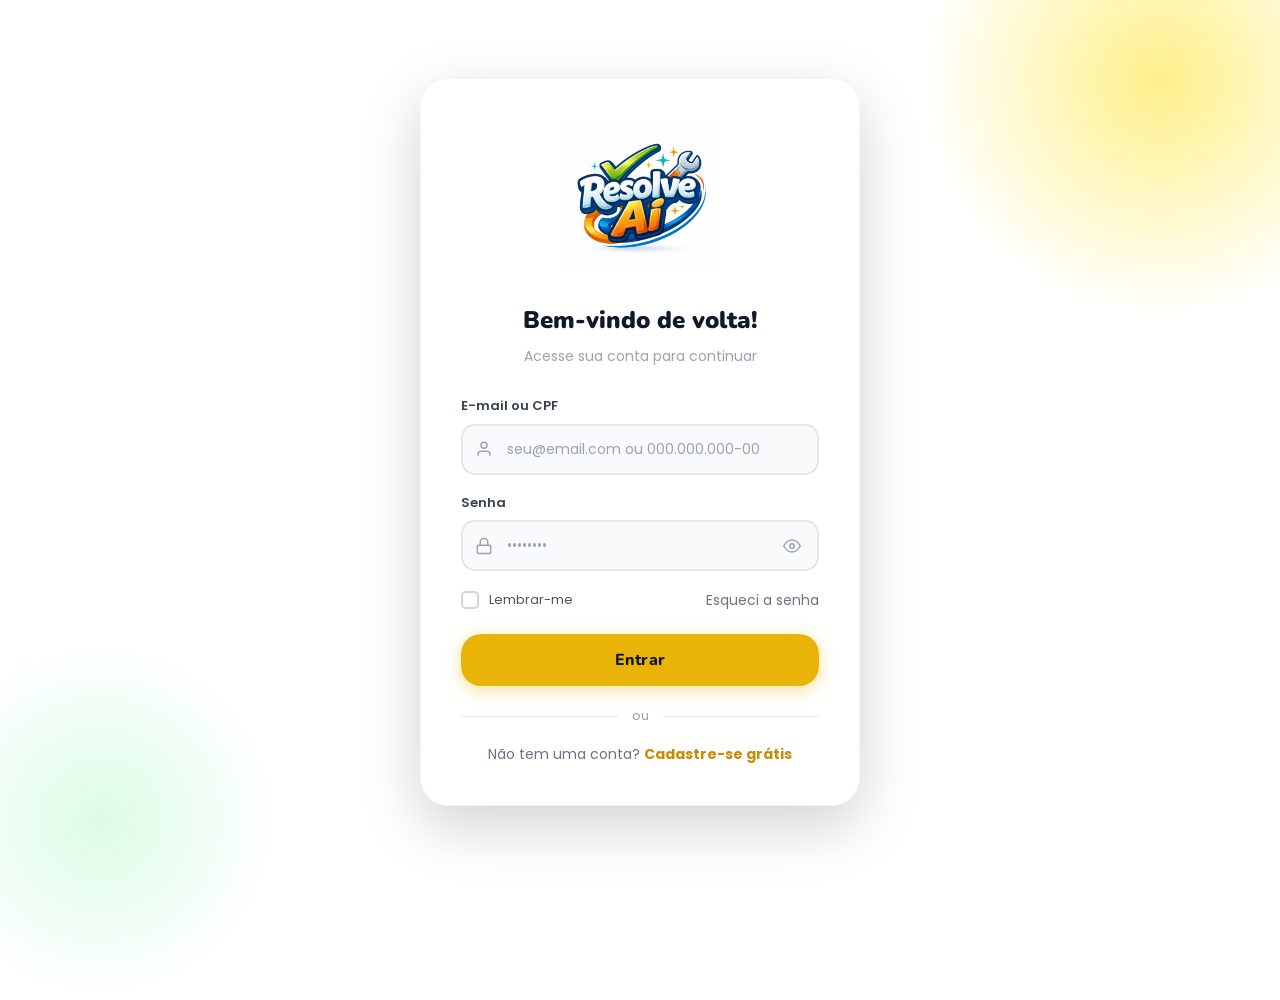
==== index.html @ eaeeb521 "second commit" ====
<!DOCTYPE html>
<html lang="pt-BR">
<head>
  <meta charset="UTF-8" />
  <meta name="viewport" content="width=device-width, initial-scale=1.0" />
  <title>Resolve Aí – Login</title>
  <link rel="stylesheet" href="style.css" />
  <link rel="stylesheet" href="login.css" />
  <link href="https://fonts.googleapis.com/css2?family=Nunito:wght@400;600;700;800;900&family=Poppins:wght@400;500;600;700&display=swap" rel="stylesheet" />
</head>
<body class="auth-body">

  <div class="auth-bg-shape shape-1"></div>
  <div class="auth-bg-shape shape-2"></div>

  <main class="auth-card" id="loginCard">
    <div class="logo-wrap">
      <img src="logo_resolveai.jpeg" alt="Resolve Aí" class="logo-img" />
      <div class="logo-fallback" id="logoFallback">
        <span class="logo-text-main">Resolve</span>
        <span class="logo-text-accent">Aí</span>
      </div>
    </div>

    <h1 class="auth-title">Bem-vindo de volta!</h1>
    <p class="auth-subtitle">Acesse sua conta para continuar</p>

    <div class="input-group">
      <label for="identifier">E-mail ou CPF</label>
      <div class="input-wrapper">
        <svg class="input-icon" viewBox="0 0 24 24" fill="none" stroke="currentColor" stroke-width="2"><path d="M20 21v-2a4 4 0 0 0-4-4H8a4 4 0 0 0-4 4v2"/><circle cx="12" cy="7" r="4"/></svg>
        <input type="text" id="identifier" placeholder="seu@email.com ou 000.000.000-00" autocomplete="username" />
      </div>
    </div>

    <div class="input-group">
      <label for="password">Senha</label>
      <div class="input-wrapper">
        <svg class="input-icon" viewBox="0 0 24 24" fill="none" stroke="currentColor" stroke-width="2"><rect x="3" y="11" width="18" height="11" rx="2" ry="2"/><path d="M7 11V7a5 5 0 0 1 10 0v4"/></svg>
        <input type="password" id="password" placeholder="••••••••" autocomplete="current-password" />
        <button class="toggle-password" type="button" onclick="togglePassword('password', this)" aria-label="Mostrar senha">
          <svg viewBox="0 0 24 24" fill="none" stroke="currentColor" stroke-width="2"><path d="M1 12s4-8 11-8 11 8 11 8-4 8-11 8-11-8-11-8z"/><circle cx="12" cy="12" r="3"/></svg>
        </button>
      </div>
    </div>

    <div class="auth-options">
      <label class="remember-me">
        <input type="checkbox" id="remember" />
        <span class="checkmark"></span>
        Lembrar-me
      </label>
      <a href="forgot-password.html" class="link-secondary">Esqueci a senha</a>
    </div>

    <button class="btn-primary" onclick="handleLogin()">Entrar</button>

    <div class="auth-divider"><span>ou</span></div>

    <p class="auth-switch">
      Não tem uma conta?
      <a href="register.html" class="link-accent">Cadastre-se grátis</a>
    </p>
  </main>

  <script src="auth.js"></script>
</body>
</html>
---- style.css ----
/* ============================================================
   style.css — Variáveis globais e estilos compartilhados
   Resolve Aí
   ============================================================ */

@import url('https://fonts.googleapis.com/css2?family=Nunito:wght@400;600;700;800;900&family=Poppins:wght@400;500;600;700&display=swap');

/* ---- CSS Variables ---- */
:root {
  --white:        #ffffff;
  --off-white:    #ffffff;
  --gray-50:      #f9fafb;
  --gray-100:     #f3f4f6;
  --gray-200:     #e5e7eb;
  --gray-300:     #d1d5db;
  --gray-400:     #9ca3af;
  --gray-500:     #6b7280;
  --gray-600:     #4b5563;
  --gray-700:     #374151;
  --gray-800:     #1f2937;
  --gray-900:     #111827;
  --yellow-50:    #fefce8;
  --yellow-100:   #fef9c3;
  --yellow-200:   #fef08a;
  --yellow-300:   #fde047;
  --yellow-400:   #facc15;
  --yellow-500:   #eab308;
  --yellow-600:   #ca8a04;
  --green-100:    #dcfce7;
  --green-400:    #4ade80;
  --green-500:    #22c55e;
  --green-600:    #16a34a;
  --shadow-sm:    0 1px 3px rgba(0,0,0,.08), 0 1px 2px rgba(0,0,0,.05);
  --shadow-md:    0 4px 16px rgba(0,0,0,.10);
  --shadow-lg:    0 10px 40px rgba(0,0,0,.14);
  --shadow-xl:    0 20px 60px rgba(0,0,0,.18);
  --radius-sm:    8px;
  --radius-md:    14px;
  --radius-lg:    20px;
  --radius-xl:    28px;
  --radius-full:  9999px;
  --font-display: 'Nunito', sans-serif;
  --font-body:    'Poppins', sans-serif;
  --transition:   all .22s cubic-bezier(.4,0,.2,1);
}

/* ---- Reset ---- */
*, *::before, *::after { box-sizing: border-box; margin: 0; padding: 0; }

/*
  CORREÇÃO DEFINITIVA DE SCROLL
  ══════════════════════════════════════════════════════════════
  BUG: overflow-x:hidden em AMBOS html + body ao mesmo tempo.
  Segundo o CSS Overflow spec, quando o <html> tem qualquer overflow
  diferente de "visible", o browser transfere o controle de scroll
  do <body> para o <html> — e aí o overflow-x:hidden no <html>
  acaba bloqueando o overflow-y também, travando a página inteira.

  REGRA: <html> NUNCA recebe overflow.
         <body> usa overflow-x:clip (mais seguro que hidden —
         não cria novo scroll container, apenas corta visualmente).
  ══════════════════════════════════════════════════════════════
*/
html {
  scroll-behavior: smooth;
  /* Sem overflow aqui — nunca! */
}

body {
  font-family: var(--font-body);
  font-size: 15px;
  line-height: 1.6;
  color: var(--gray-700);
  background: #ffffff;
  -webkit-font-smoothing: antialiased;
  overflow-x: clip;
  /* overflow-y é auto por padrão — não redefinir */
}

a   { color: inherit; text-decoration: none; }
img { max-width: 100%; display: block; }
input, button, textarea, select { font-family: inherit; }

/* ---- Container ---- */
.container {
  max-width: 1200px;
  margin: 0 auto;
  padding: 0 24px;
}

/* ---- Botões ---- */
.btn-primary {
  display: inline-flex;
  align-items: center;
  justify-content: center;
  gap: 8px;
  padding: 14px 28px;
  background: var(--yellow-500);
  color: var(--gray-900);
  font-family: var(--font-display);
  font-weight: 800;
  font-size: 15px;
  border: none;
  border-radius: var(--radius-full);
  cursor: pointer;
  transition: var(--transition);
  box-shadow: 0 4px 14px rgba(234,179,8,.35);
  white-space: nowrap;
  letter-spacing: .02em;
}
.btn-primary:hover {
  background: var(--green-500);
  color: #ffffff;
  box-shadow: 0 6px 20px rgba(34,197,94,.40);
  transform: translateY(-2px);
}
.btn-primary:active { transform: translateY(0); }

.btn-secondary {
  display: inline-flex;
  align-items: center;
  justify-content: center;
  gap: 8px;
  padding: 12px 22px;
  background: var(--yellow-100);
  color: var(--gray-800);
  font-family: var(--font-display);
  font-weight: 700;
  font-size: 14px;
  border: 2px solid var(--yellow-300);
  border-radius: var(--radius-full);
  cursor: pointer;
  transition: var(--transition);
  white-space: nowrap;
}
.btn-secondary:hover {
  background: var(--green-100);
  border-color: var(--green-400);
  color: var(--green-600);
  transform: translateY(-1px);
}
.btn-secondary svg { width: 16px; height: 16px; }

/* ---- Seções compartilhadas ---- */
.section-badge {
  display: inline-block;
  padding: 5px 14px;
  background: var(--yellow-100);
  color: var(--yellow-600);
  font-size: 12px;
  font-weight: 700;
  font-family: var(--font-display);
  border-radius: var(--radius-full);
  letter-spacing: .08em;
  text-transform: uppercase;
  margin-bottom: 12px;
}
.section-header  { text-align: center; margin-bottom: 48px; }
.section-title   { font-family: var(--font-display); font-size: clamp(26px,4vw,40px); font-weight: 900; color: var(--gray-900); line-height: 1.2; margin-bottom: 12px; }
.section-desc    { font-size: 16px; color: var(--gray-500); max-width: 520px; margin: 0 auto; }

/* ---- Links ---- */
.link-accent          { color: var(--yellow-600); font-weight: 700; transition: color .2s; }
.link-accent:hover    { color: var(--green-600); }
.link-secondary       { color: var(--gray-500); font-size: 14px; transition: color .2s; }
.link-secondary:hover { color: var(--green-600); }

/* ---- Toast ---- */
.toast {
  position: fixed;
  bottom: 28px; right: 28px;
  background: var(--gray-900);
  color: white;
  padding: 14px 22px;
  border-radius: var(--radius-md);
  font-size: 14px; font-weight: 600;
  box-shadow: var(--shadow-xl);
  z-index: 9999;
  transform: translateY(100px);
  opacity: 0;
  transition: all .3s cubic-bezier(.34,1.56,.64,1);
  pointer-events: none;
}
.toast.show    { transform: translateY(0); opacity: 1; }
.toast.success { background: var(--green-500); }
.toast.error   { background: #ef4444; }

/* ---- Scrollbar ---- */
::-webkit-scrollbar       { width: 6px; }
::-webkit-scrollbar-track { background: var(--gray-100); }
::-webkit-scrollbar-thumb { background: var(--yellow-400); border-radius: 4px; }
---- login.css ----
/* ============================================================
   login.css — Telas de login, cadastro e recuperação de senha
   Resolve Aí
   ============================================================ */

.auth-body {
  min-height: 100vh;
  display: flex;
  align-items: flex-start;
  justify-content: center;
  background: #ffffff;
  padding: 48px 24px 64px;
}

/* Formas decorativas de fundo */
.auth-bg-shape {
  position: absolute;
  border-radius: 50%;
  pointer-events: none;
  z-index: 0;
}
.shape-1 {
  width: 480px; height: 480px;
  background: radial-gradient(circle, var(--yellow-200) 0%, transparent 70%);
  top: -160px; right: -120px;
  animation: floatShape 8s ease-in-out infinite;
}
.shape-2 {
  width: 360px; height: 360px;
  background: radial-gradient(circle, var(--green-100) 0%, transparent 70%);
  bottom: -100px; left: -80px;
  animation: floatShape 10s ease-in-out infinite reverse;
}
@keyframes floatShape {
  0%, 100% { transform: translateY(0) scale(1); }
  50%       { transform: translateY(-20px) scale(1.03); }
}

/* Card */
.auth-card {
  position: relative;
  z-index: 1;
  width: 100%;
  max-width: 440px;
  background: #ffffff;
  border-radius: var(--radius-xl);
  padding: 44px 40px 40px;
  box-shadow: var(--shadow-xl);
  border: 1px solid var(--gray-100);
  animation: slideUp .5s cubic-bezier(.34,1.56,.64,1) both;
  margin: auto;
}
.register-card { max-width: 500px; }

@keyframes slideUp {
  from { opacity: 0; transform: translateY(32px) scale(.97); }
  to   { opacity: 1; transform: translateY(0) scale(1); }
}

/* Logo */
.logo-wrap  { display: flex; justify-content: center; margin-bottom: 28px; }
.logo-img   { width: 150px; height: auto; object-fit: contain; display: block; }
.logo-fallback { display: none; align-items: baseline; gap: 4px; font-family: var(--font-display); font-size: 32px; font-weight: 900; }
.logo-text-main   { color: var(--gray-900); }
.logo-text-accent { color: var(--yellow-500); font-style: italic; }

/* Títulos */
.auth-title    { font-family: var(--font-display); font-size: 24px; font-weight: 900; color: var(--gray-900); text-align: center; margin-bottom: 6px; }
.auth-subtitle { font-size: 14px; color: var(--gray-400); text-align: center; margin-bottom: 28px; }

/* Inputs */
.input-group       { margin-bottom: 18px; }
.input-group label { display: block; font-size: 13px; font-weight: 600; color: var(--gray-700); margin-bottom: 7px; }
.required          { color: #ef4444; }

.input-wrapper { position: relative; display: flex; align-items: center; }

.input-icon {
  position: absolute; left: 14px;
  width: 18px; height: 18px;
  color: var(--gray-400); pointer-events: none; flex-shrink: 0;
}

.input-wrapper input {
  width: 100%;
  padding: 13px 16px 13px 44px;
  border: 2px solid var(--gray-200);
  border-radius: var(--radius-md);
  font-size: 14px; color: var(--gray-900);
  background: var(--gray-50);
  transition: var(--transition);
  outline: none;
}
.input-wrapper input::placeholder { color: var(--gray-400); }
.input-wrapper input:focus {
  border-color: var(--yellow-400);
  background: #ffffff;
  box-shadow: 0 0 0 4px rgba(234,179,8,.12);
}

/* Toggle senha */
.toggle-password { position: absolute; right: 14px; background: none; border: none; cursor: pointer; padding: 4px; color: var(--gray-400); transition: color .2s; line-height: 0; }
.toggle-password:hover { color: var(--yellow-500); }
.toggle-password svg { width: 18px; height: 18px; }

/* Opções do login */
.auth-options { display: flex; justify-content: space-between; align-items: center; margin-bottom: 22px; }

/* Checkbox */
.remember-me, .terms-check { display: flex; align-items: flex-start; gap: 10px; font-size: 13px; color: var(--gray-600); cursor: pointer; user-select: none; }
.remember-me input[type="checkbox"], .terms-check input[type="checkbox"] { display: none; }
.checkmark {
  width: 18px; height: 18px; min-width: 18px;
  border: 2px solid var(--gray-300); border-radius: 5px;
  background: #ffffff; display: flex; align-items: center; justify-content: center;
  transition: var(--transition); margin-top: 1px;
}
.remember-me input:checked ~ .checkmark,
.terms-check input:checked ~ .checkmark { background: var(--yellow-500); border-color: var(--yellow-500); }
.remember-me input:checked ~ .checkmark::after,
.terms-check input:checked ~ .checkmark::after { content: ''; display: block; width: 5px; height: 9px; border: 2px solid white; border-top: none; border-left: none; transform: rotate(45deg) translate(-1px,-1px); }
.terms-check { margin-bottom: 22px; line-height: 1.5; }

/* Botão principal */
.auth-card .btn-primary { width: 100%; padding: 15px; font-size: 16px; border-radius: var(--radius-lg); box-shadow: 0 4px 18px rgba(234,179,8,.4); }

/* Divisor */
.auth-divider { display: flex; align-items: center; gap: 14px; margin: 20px 0 16px; font-size: 13px; }
.auth-divider::before, .auth-divider::after { content: ''; flex: 1; height: 1px; background: var(--gray-200); }
.auth-divider span { color: var(--gray-400); }

/* Rodapé do card */
.auth-switch { text-align: center; font-size: 14px; color: var(--gray-500); }

/* Tipo de conta */
.account-type-group { margin-bottom: 22px; }
.type-label { font-size: 13px; font-weight: 600; color: var(--gray-700); margin-bottom: 10px; }
.type-options { display: grid; grid-template-columns: 1fr 1fr; gap: 12px; }
.type-card input { display: none; }
.type-card-inner {
  display: flex; flex-direction: column; align-items: center; gap: 6px;
  padding: 16px 12px; border: 2px solid var(--gray-200); border-radius: var(--radius-md);
  cursor: pointer; transition: var(--transition); background: var(--gray-50); text-align: center;
}
.type-card-inner svg   { width: 28px; height: 28px; color: var(--gray-400); transition: color .2s; }
.type-card-inner span  { font-family: var(--font-display); font-weight: 800; font-size: 14px; color: var(--gray-700); }
.type-card-inner small { font-size: 11px; color: var(--gray-400); }
.type-card input:checked + .type-card-inner { border-color: var(--yellow-400); background: var(--yellow-50); box-shadow: 0 0 0 4px rgba(234,179,8,.12); }
.type-card input:checked + .type-card-inner svg  { color: var(--yellow-500); }
.type-card input:checked + .type-card-inner span { color: var(--gray-900); }
.type-card-inner:hover { border-color: var(--yellow-300); background: var(--yellow-50); }

/* Profissão */
#profissaoGroup { animation: slideDown .3s ease both; }
@keyframes slideDown { from { opacity:0; transform:translateY(-10px); } to { opacity:1; transform:translateY(0); } }

/* Força da senha */
.strength-bar   { height: 4px; background: var(--gray-200); border-radius: 2px; margin-top: 8px; overflow: hidden; }
.strength-fill  { height: 100%; width: 0%; border-radius: 2px; transition: width .3s, background .3s; }
.strength-label { font-size: 11px; font-weight: 600; margin-top: 4px; display: block; }

/* Responsivo */
@media (max-width: 480px) {
  .auth-card { padding: 32px 24px 28px; }
  .auth-options { flex-direction: column; gap: 10px; align-items: flex-start; }
}
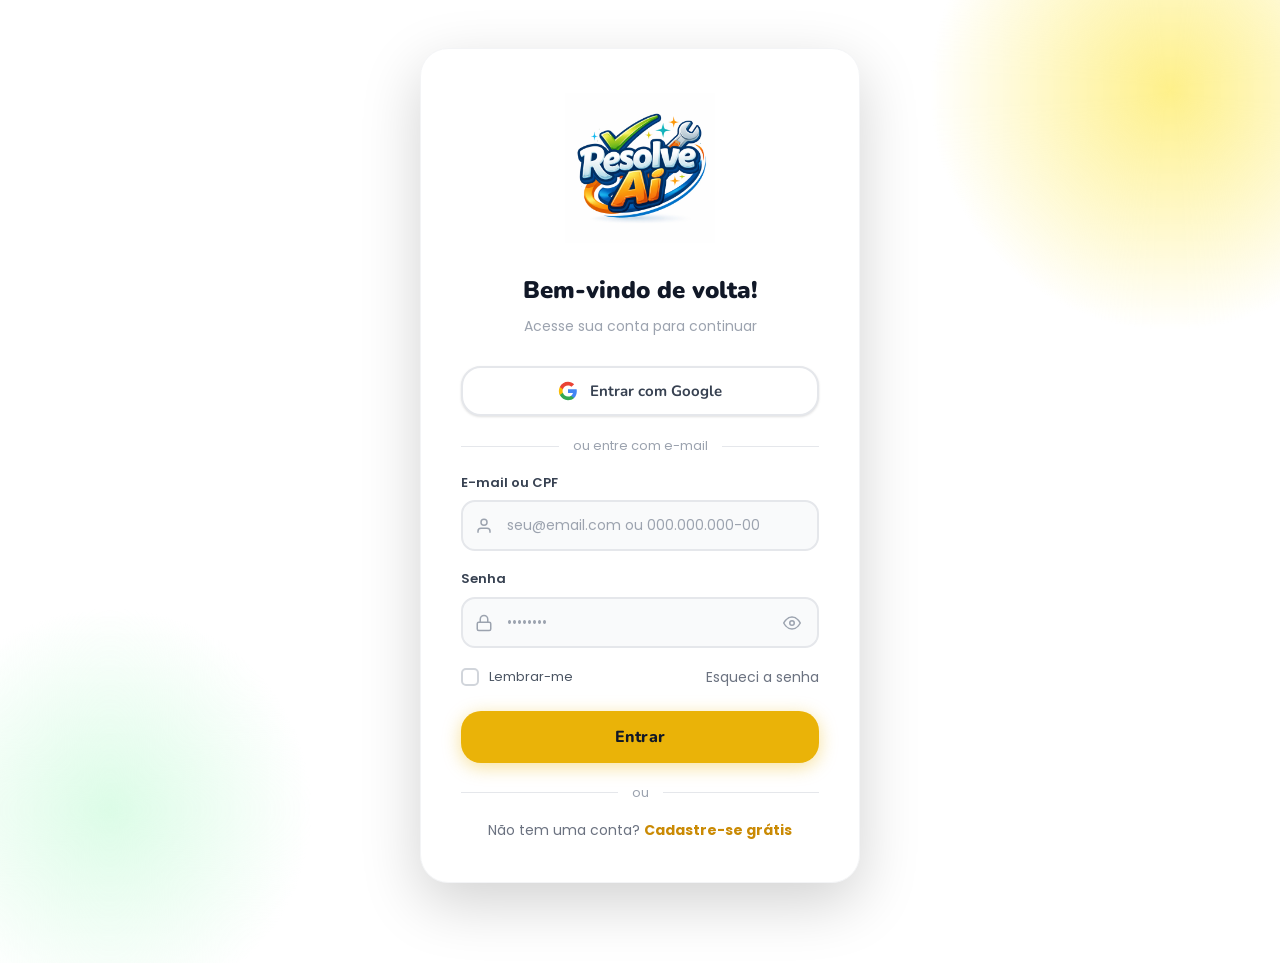
==== commit a2e05818: "Perfil, Buscas e Login with Google" ====
--- a/index.html
+++ b/index.html
@@ -15,7 +15,8 @@
 
   <main class="auth-card" id="loginCard">
     <div class="logo-wrap">
-      <img src="logo_resolveai.jpeg" alt="Resolve Aí" class="logo-img" />
+      <img src="logo_resolveai.jpeg" alt="Resolve Aí" class="logo-img"
+           onerror="this.style.display='none';document.getElementById('logoFallback').style.display='flex';" />
       <div class="logo-fallback" id="logoFallback">
         <span class="logo-text-main">Resolve</span>
         <span class="logo-text-accent">Aí</span>
@@ -25,6 +26,20 @@
     <h1 class="auth-title">Bem-vindo de volta!</h1>
     <p class="auth-subtitle">Acesse sua conta para continuar</p>
 
+    <!-- Login com Google -->
+    <button class="btn-google" id="btnGoogle" onclick="handleGoogleLogin()" type="button">
+      <svg viewBox="0 0 24 24" width="20" height="20">
+        <path fill="#4285F4" d="M22.56 12.25c0-.78-.07-1.53-.2-2.25H12v4.26h5.92c-.26 1.37-1.04 2.53-2.21 3.31v2.77h3.57c2.08-1.92 3.28-4.74 3.28-8.09z"/>
+        <path fill="#34A853" d="M12 23c2.97 0 5.46-.98 7.28-2.66l-3.57-2.77c-.98.66-2.23 1.06-3.71 1.06-2.86 0-5.29-1.93-6.16-4.53H2.18v2.84C3.99 20.53 7.7 23 12 23z"/>
+        <path fill="#FBBC05" d="M5.84 14.09c-.22-.66-.35-1.36-.35-2.09s.13-1.43.35-2.09V7.07H2.18C1.43 8.55 1 10.22 1 12s.43 3.45 1.18 4.93l3.66-2.84z"/>
+        <path fill="#EA4335" d="M12 5.38c1.62 0 3.06.56 4.21 1.64l3.15-3.15C17.45 2.09 14.97 1 12 1 7.7 1 3.99 3.47 2.18 7.07l3.66 2.84c.87-2.6 3.3-4.53 6.16-4.53z"/>
+      </svg>
+      Entrar com Google
+    </button>
+
+    <div class="auth-divider"><span>ou entre com e-mail</span></div>
+
+    <!-- E-mail ou CPF -->
     <div class="input-group">
       <label for="identifier">E-mail ou CPF</label>
       <div class="input-wrapper">
@@ -33,6 +48,7 @@
       </div>
     </div>
 
+    <!-- Senha -->
     <div class="input-group">
       <label for="password">Senha</label>
       <div class="input-wrapper">
@@ -44,6 +60,7 @@
       </div>
     </div>
 
+    <!-- Opções -->
     <div class="auth-options">
       <label class="remember-me">
         <input type="checkbox" id="remember" />
@@ -53,9 +70,9 @@
       <a href="forgot-password.html" class="link-secondary">Esqueci a senha</a>
     </div>
 
-    <button class="btn-primary" onclick="handleLogin()">Entrar</button>
+    <button class="btn-primary" id="btnLogin" onclick="handleLogin()">Entrar</button>
 
-    <div class="auth-divider"><span>ou</span></div>
+    <div class="auth-divider" style="margin-top:20px;"><span>ou</span></div>
 
     <p class="auth-switch">
       Não tem uma conta?
@@ -64,5 +81,25 @@
   </main>
 
   <script src="auth.js"></script>
+  <script>
+    function handleGoogleLogin() {
+      const btn = document.getElementById('btnGoogle');
+      btn.textContent = 'Conectando ao Google…';
+      btn.disabled = true;
+
+      setTimeout(() => {
+        const googleUser = {
+          name: 'Usuário Google',
+          email: 'usuario@gmail.com',
+          via: 'google',
+          type: 'usuario',
+          cidade: '',
+        };
+        sessionStorage.setItem('resolveai_user', JSON.stringify(googleUser));
+        showToast('Login realizado com Google! ✅', 'success');
+        setTimeout(() => window.location.href = 'home.html', 800);
+      }, 1400);
+    }
+  </script>
 </body>
 </html>
--- a/style.css
+++ b/style.css
@@ -5,7 +5,6 @@
 
 @import url('https://fonts.googleapis.com/css2?family=Nunito:wght@400;600;700;800;900&family=Poppins:wght@400;500;600;700&display=swap');
 
-/* ---- CSS Variables ---- */
 :root {
   --white:        #ffffff;
   --off-white:    #ffffff;
@@ -44,26 +43,12 @@
   --transition:   all .22s cubic-bezier(.4,0,.2,1);
 }
 
-/* ---- Reset ---- */
 *, *::before, *::after { box-sizing: border-box; margin: 0; padding: 0; }
 
-/*
-  CORREÇÃO DEFINITIVA DE SCROLL
-  ══════════════════════════════════════════════════════════════
-  BUG: overflow-x:hidden em AMBOS html + body ao mesmo tempo.
-  Segundo o CSS Overflow spec, quando o <html> tem qualquer overflow
-  diferente de "visible", o browser transfere o controle de scroll
-  do <body> para o <html> — e aí o overflow-x:hidden no <html>
-  acaba bloqueando o overflow-y também, travando a página inteira.
-
-  REGRA: <html> NUNCA recebe overflow.
-         <body> usa overflow-x:clip (mais seguro que hidden —
-         não cria novo scroll container, apenas corta visualmente).
-  ══════════════════════════════════════════════════════════════
-*/
+/* CORREÇÃO DEFINITIVA: html com overflow-y:scroll garante scroll sempre disponível */
 html {
   scroll-behavior: smooth;
-  /* Sem overflow aqui — nunca! */
+  overflow-y: scroll;
 }
 
 body {
@@ -73,22 +58,19 @@
   color: var(--gray-700);
   background: #ffffff;
   -webkit-font-smoothing: antialiased;
-  overflow-x: clip;
-  /* overflow-y é auto por padrão — não redefinir */
+  overflow-x: hidden;
 }
 
 a   { color: inherit; text-decoration: none; }
 img { max-width: 100%; display: block; }
 input, button, textarea, select { font-family: inherit; }
 
-/* ---- Container ---- */
 .container {
   max-width: 1200px;
   margin: 0 auto;
   padding: 0 24px;
 }
 
-/* ---- Botões ---- */
 .btn-primary {
   display: inline-flex;
   align-items: center;
@@ -115,6 +97,7 @@
   transform: translateY(-2px);
 }
 .btn-primary:active { transform: translateY(0); }
+.btn-primary:disabled { opacity: .65; cursor: not-allowed; transform: none; }
 
 .btn-secondary {
   display: inline-flex;
@@ -141,7 +124,6 @@
 }
 .btn-secondary svg { width: 16px; height: 16px; }
 
-/* ---- Seções compartilhadas ---- */
 .section-badge {
   display: inline-block;
   padding: 5px 14px;
@@ -159,13 +141,11 @@
 .section-title   { font-family: var(--font-display); font-size: clamp(26px,4vw,40px); font-weight: 900; color: var(--gray-900); line-height: 1.2; margin-bottom: 12px; }
 .section-desc    { font-size: 16px; color: var(--gray-500); max-width: 520px; margin: 0 auto; }
 
-/* ---- Links ---- */
 .link-accent          { color: var(--yellow-600); font-weight: 700; transition: color .2s; }
 .link-accent:hover    { color: var(--green-600); }
 .link-secondary       { color: var(--gray-500); font-size: 14px; transition: color .2s; }
 .link-secondary:hover { color: var(--green-600); }
 
-/* ---- Toast ---- */
 .toast {
   position: fixed;
   bottom: 28px; right: 28px;
@@ -185,7 +165,6 @@
 .toast.success { background: var(--green-500); }
 .toast.error   { background: #ef4444; }
 
-/* ---- Scrollbar ---- */
 ::-webkit-scrollbar       { width: 6px; }
 ::-webkit-scrollbar-track { background: var(--gray-100); }
 ::-webkit-scrollbar-thumb { background: var(--yellow-400); border-radius: 4px; }
--- a/login.css
+++ b/login.css
@@ -3,40 +3,63 @@
    Resolve Aí
    ============================================================ */
 
+/* ── Corpo das páginas de auth ─────────────────────────────
+   Usa layout de bloco simples — SEM flexbox no body —
+   para garantir scroll nativo sem qualquer interferência.
+──────────────────────────────────────────────────────────── */
 .auth-body {
   min-height: 100vh;
-  display: flex;
-  align-items: flex-start;
-  justify-content: center;
-  background: #ffffff;
-  padding: 48px 24px 64px;
-}
-
-/* Formas decorativas de fundo */
+  background: #ffffff;
+  padding: 48px 24px 80px;
+  /* Sem display:flex aqui — flexbox no body pode bloquear scroll em alguns browsers */
+}
+
+/* Centralização do card via margin auto no próprio elemento */
+
+/* Formas decorativas — position:fixed para não afetar layout/scroll */
 .auth-bg-shape {
-  position: absolute;
+  position: fixed;
   border-radius: 50%;
   pointer-events: none;
   z-index: 0;
-}
+  will-change: transform, opacity;
+}
+
 .shape-1 {
-  width: 480px; height: 480px;
-  background: radial-gradient(circle, var(--yellow-200) 0%, transparent 70%);
-  top: -160px; right: -120px;
-  animation: floatShape 8s ease-in-out infinite;
-}
+  width: 500px; height: 500px;
+  background: radial-gradient(circle, var(--yellow-200) 0%, transparent 68%);
+  top: -160px; right: -140px;
+  animation: orbit1 14s cubic-bezier(0.45, 0, 0.55, 1) infinite;
+}
+
 .shape-2 {
-  width: 360px; height: 360px;
-  background: radial-gradient(circle, var(--green-100) 0%, transparent 70%);
-  bottom: -100px; left: -80px;
-  animation: floatShape 10s ease-in-out infinite reverse;
-}
-@keyframes floatShape {
-  0%, 100% { transform: translateY(0) scale(1); }
-  50%       { transform: translateY(-20px) scale(1.03); }
-}
-
-/* Card */
+  width: 420px; height: 420px;
+  background: radial-gradient(circle, var(--green-100) 0%, transparent 68%);
+  bottom: -120px; left: -100px;
+  animation: orbit2 14s cubic-bezier(0.45, 0, 0.55, 1) infinite;
+}
+
+@keyframes orbit1 {
+  0%   { transform: translate(0, 0)           scale(1);    opacity: 1;   }
+  15%  { transform: translate(-10vw, 15vh)    scale(1.06); opacity: .85; }
+  40%  { transform: translate(-95vw, 95vh)    scale(.92);  opacity: .7;  }
+  50%  { transform: translate(-98vw, 100vh)   scale(.88);  opacity: .65; }
+  65%  { transform: translate(-85vw, 80vh)    scale(.94);  opacity: .75; }
+  85%  { transform: translate(-12vw, 12vh)    scale(1.04); opacity: .9;  }
+  100% { transform: translate(0, 0)           scale(1);    opacity: 1;   }
+}
+
+@keyframes orbit2 {
+  0%   { transform: translate(0, 0)          scale(1);    opacity: 1;   }
+  15%  { transform: translate(10vw, -15vh)   scale(1.06); opacity: .85; }
+  40%  { transform: translate(95vw, -95vh)   scale(.92);  opacity: .7;  }
+  50%  { transform: translate(98vw, -100vh)  scale(.88);  opacity: .65; }
+  65%  { transform: translate(85vw, -80vh)   scale(.94);  opacity: .75; }
+  85%  { transform: translate(12vw, -12vh)   scale(1.04); opacity: .9;  }
+  100% { transform: translate(0, 0)          scale(1);    opacity: 1;   }
+}
+
+/* Card — centralizado via margin auto */
 .auth-card {
   position: relative;
   z-index: 1;
@@ -48,7 +71,7 @@
   box-shadow: var(--shadow-xl);
   border: 1px solid var(--gray-100);
   animation: slideUp .5s cubic-bezier(.34,1.56,.64,1) both;
-  margin: auto;
+  margin: 0 auto; /* centraliza horizontalmente */
 }
 .register-card { max-width: 500px; }
 
@@ -98,8 +121,13 @@
   box-shadow: 0 0 0 4px rgba(234,179,8,.12);
 }
 
-/* Toggle senha */
-.toggle-password { position: absolute; right: 14px; background: none; border: none; cursor: pointer; padding: 4px; color: var(--gray-400); transition: color .2s; line-height: 0; }
+/* Toggle senha / localização */
+.toggle-password {
+  position: absolute; right: 14px;
+  background: none; border: none; cursor: pointer;
+  padding: 4px; color: var(--gray-400);
+  transition: color .2s; line-height: 0;
+}
 .toggle-password:hover { color: var(--yellow-500); }
 .toggle-password svg { width: 18px; height: 18px; }
 
@@ -107,8 +135,12 @@
 .auth-options { display: flex; justify-content: space-between; align-items: center; margin-bottom: 22px; }
 
 /* Checkbox */
-.remember-me, .terms-check { display: flex; align-items: flex-start; gap: 10px; font-size: 13px; color: var(--gray-600); cursor: pointer; user-select: none; }
-.remember-me input[type="checkbox"], .terms-check input[type="checkbox"] { display: none; }
+.remember-me, .terms-check {
+  display: flex; align-items: flex-start; gap: 10px;
+  font-size: 13px; color: var(--gray-600); cursor: pointer; user-select: none;
+}
+.remember-me input[type="checkbox"],
+.terms-check input[type="checkbox"] { display: none; }
 .checkmark {
   width: 18px; height: 18px; min-width: 18px;
   border: 2px solid var(--gray-300); border-radius: 5px;
@@ -118,7 +150,11 @@
 .remember-me input:checked ~ .checkmark,
 .terms-check input:checked ~ .checkmark { background: var(--yellow-500); border-color: var(--yellow-500); }
 .remember-me input:checked ~ .checkmark::after,
-.terms-check input:checked ~ .checkmark::after { content: ''; display: block; width: 5px; height: 9px; border: 2px solid white; border-top: none; border-left: none; transform: rotate(45deg) translate(-1px,-1px); }
+.terms-check input:checked ~ .checkmark::after {
+  content: ''; display: block; width: 5px; height: 9px;
+  border: 2px solid white; border-top: none; border-left: none;
+  transform: rotate(45deg) translate(-1px,-1px);
+}
 .terms-check { margin-bottom: 22px; line-height: 1.5; }
 
 /* Botão principal */
@@ -159,8 +195,37 @@
 .strength-fill  { height: 100%; width: 0%; border-radius: 2px; transition: width .3s, background .3s; }
 .strength-label { font-size: 11px; font-weight: 600; margin-top: 4px; display: block; }
 
+/* ===== BOTÃO GOOGLE ===== */
+.btn-google {
+  width: 100%;
+  display: flex;
+  align-items: center;
+  justify-content: center;
+  gap: 12px;
+  padding: 13px 20px;
+  background: #ffffff;
+  color: var(--gray-700);
+  font-family: var(--font-display);
+  font-weight: 700;
+  font-size: 15px;
+  border: 2px solid var(--gray-200);
+  border-radius: var(--radius-lg);
+  cursor: pointer;
+  transition: var(--transition);
+  box-shadow: var(--shadow-sm);
+  margin-bottom: 4px;
+}
+.btn-google:hover {
+  border-color: #4285F4;
+  box-shadow: 0 4px 16px rgba(66,133,244,.18);
+  transform: translateY(-1px);
+  background: #fafafa;
+}
+.btn-google:disabled { opacity: .65; cursor: not-allowed; transform: none; }
+
 /* Responsivo */
 @media (max-width: 480px) {
-  .auth-card { padding: 32px 24px 28px; }
+  .auth-body  { padding: 24px 16px 60px; }
+  .auth-card  { padding: 32px 24px 28px; }
   .auth-options { flex-direction: column; gap: 10px; align-items: flex-start; }
 }
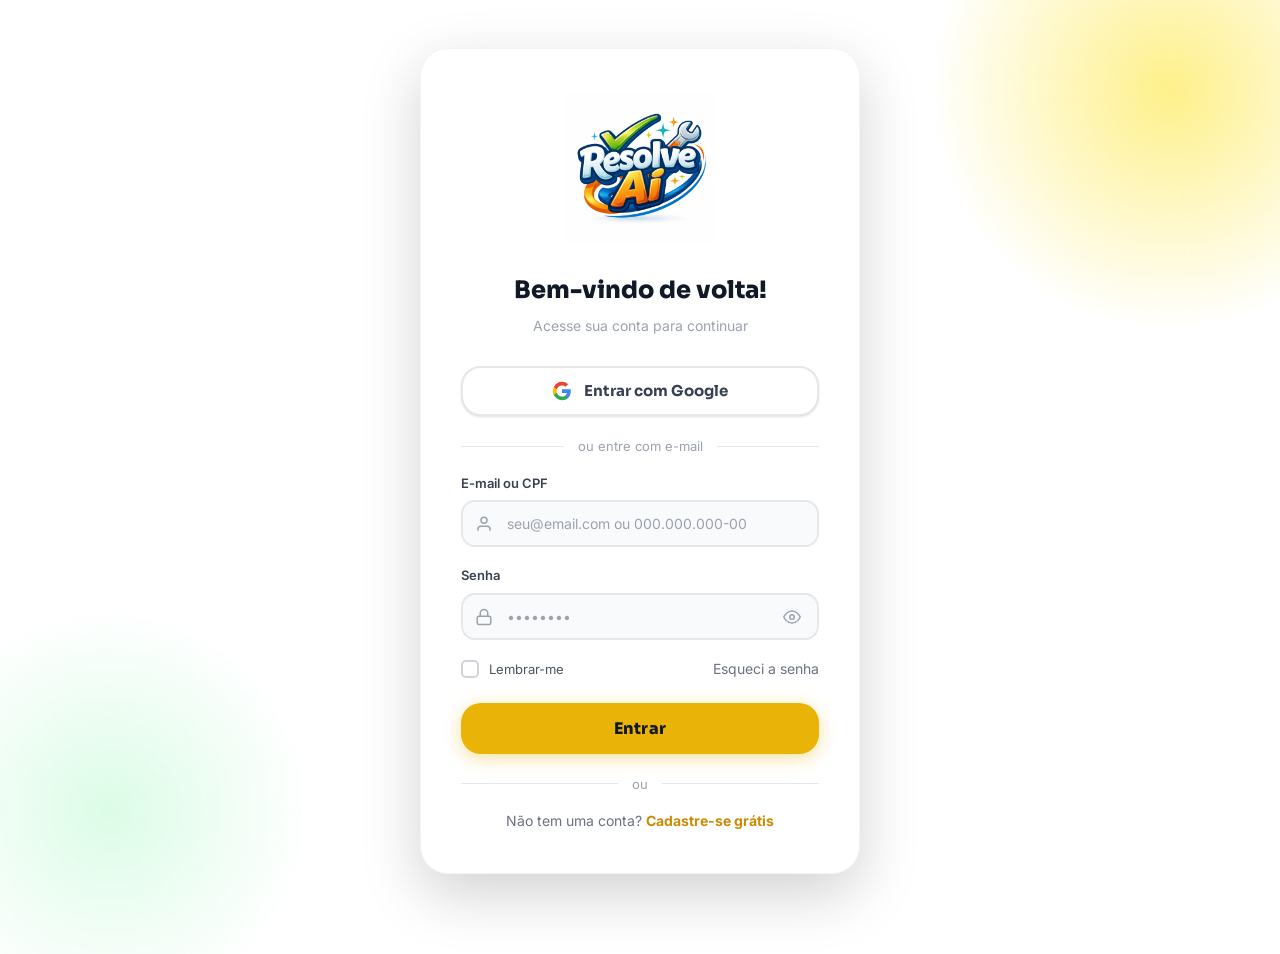
==== commit 6b782d21: "Design profissionalizado" ====
--- a/index.html
+++ b/index.html
@@ -4,9 +4,10 @@
   <meta charset="UTF-8" />
   <meta name="viewport" content="width=device-width, initial-scale=1.0" />
   <title>Resolve Aí – Login</title>
+  <link rel="icon" type="image/jpeg" href="logo_resolveai.jpeg" />
   <link rel="stylesheet" href="style.css" />
   <link rel="stylesheet" href="login.css" />
-  <link href="https://fonts.googleapis.com/css2?family=Nunito:wght@400;600;700;800;900&family=Poppins:wght@400;500;600;700&display=swap" rel="stylesheet" />
+  <link href="https://fonts.googleapis.com/css2?family=Sora:wght@400;600;700;800&family=Inter:wght@400;500;600;700&display=swap" rel="stylesheet" />
 </head>
 <body class="auth-body">
 
--- a/style.css
+++ b/style.css
@@ -3,7 +3,7 @@
    Resolve Aí
    ============================================================ */
 
-@import url('https://fonts.googleapis.com/css2?family=Nunito:wght@400;600;700;800;900&family=Poppins:wght@400;500;600;700&display=swap');
+@import url('https://fonts.googleapis.com/css2?family=Sora:wght@400;600;700;800&family=Inter:wght@400;500;600;700&display=swap');
 
 :root {
   --white:        #ffffff;
@@ -38,8 +38,8 @@
   --radius-lg:    20px;
   --radius-xl:    28px;
   --radius-full:  9999px;
-  --font-display: 'Nunito', sans-serif;
-  --font-body:    'Poppins', sans-serif;
+  --font-display: 'Sora', sans-serif;
+  --font-body:    'Inter', sans-serif;
   --transition:   all .22s cubic-bezier(.4,0,.2,1);
 }
 
